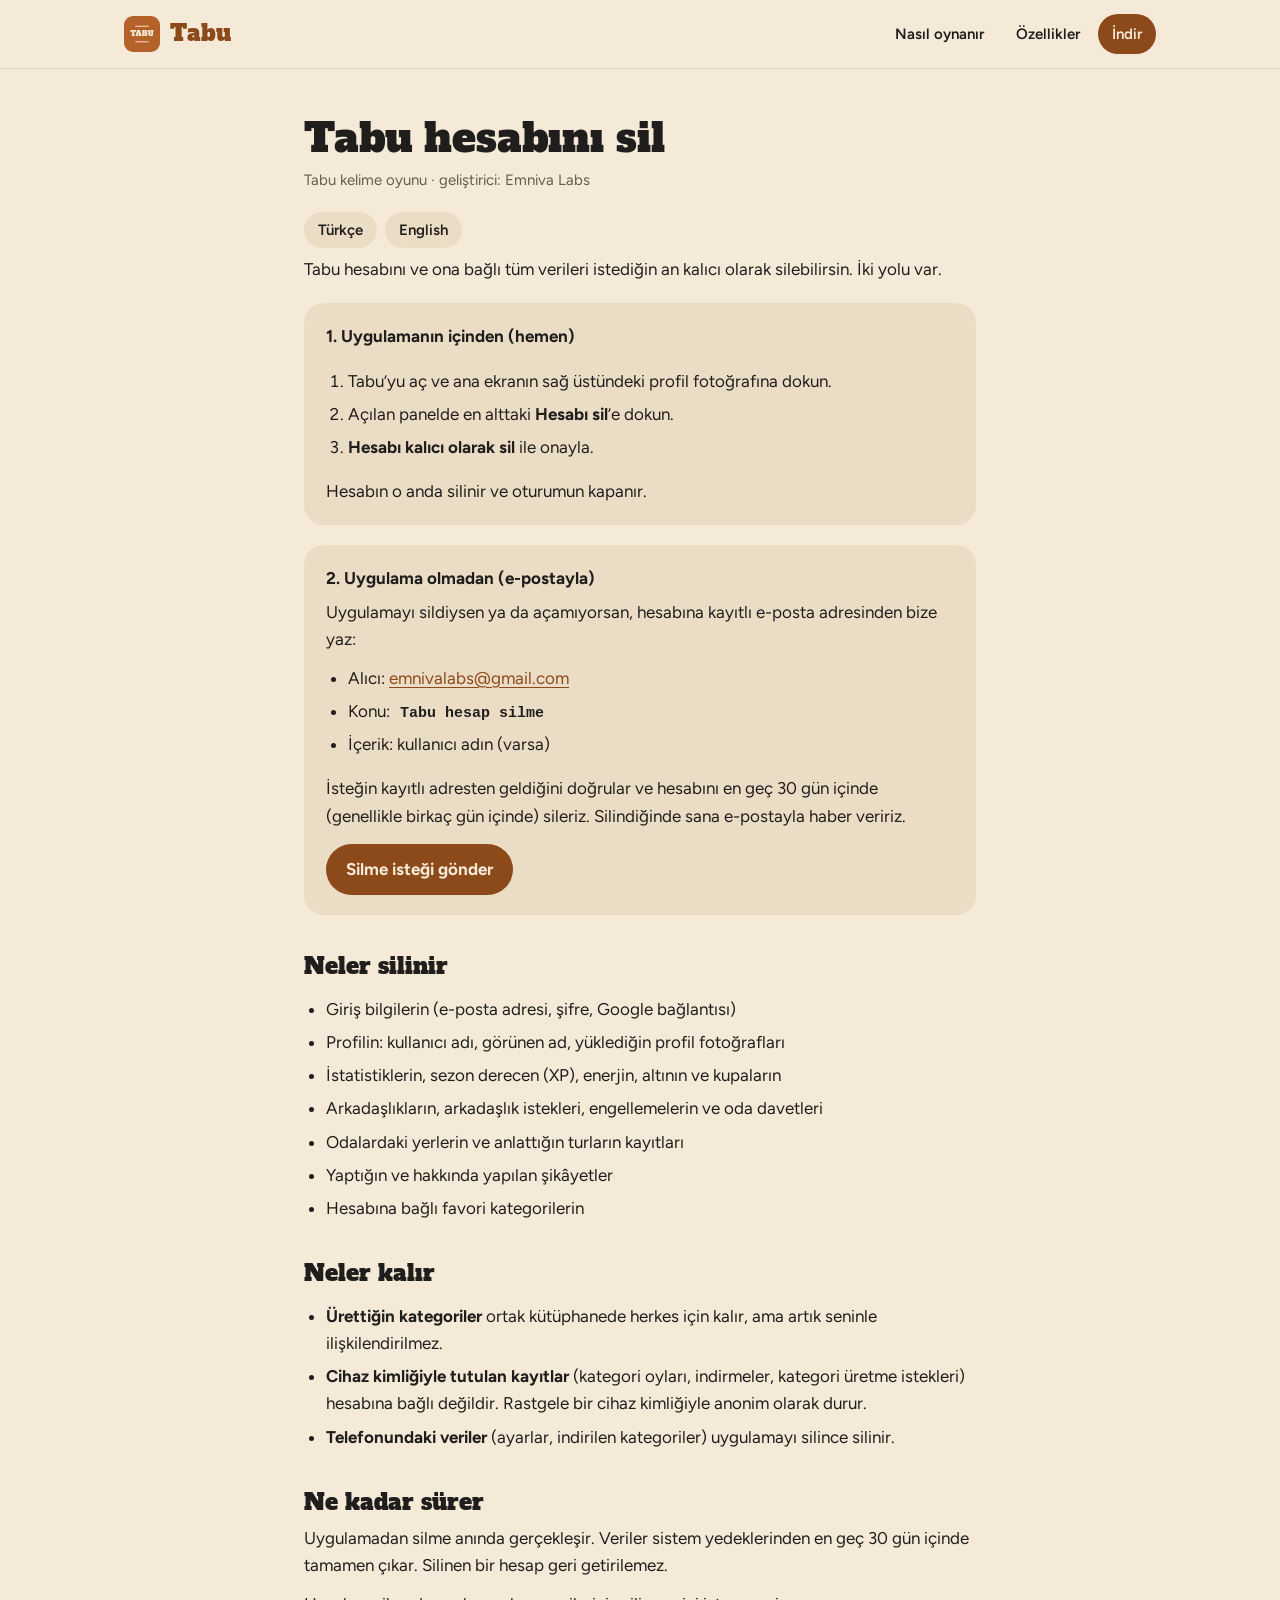
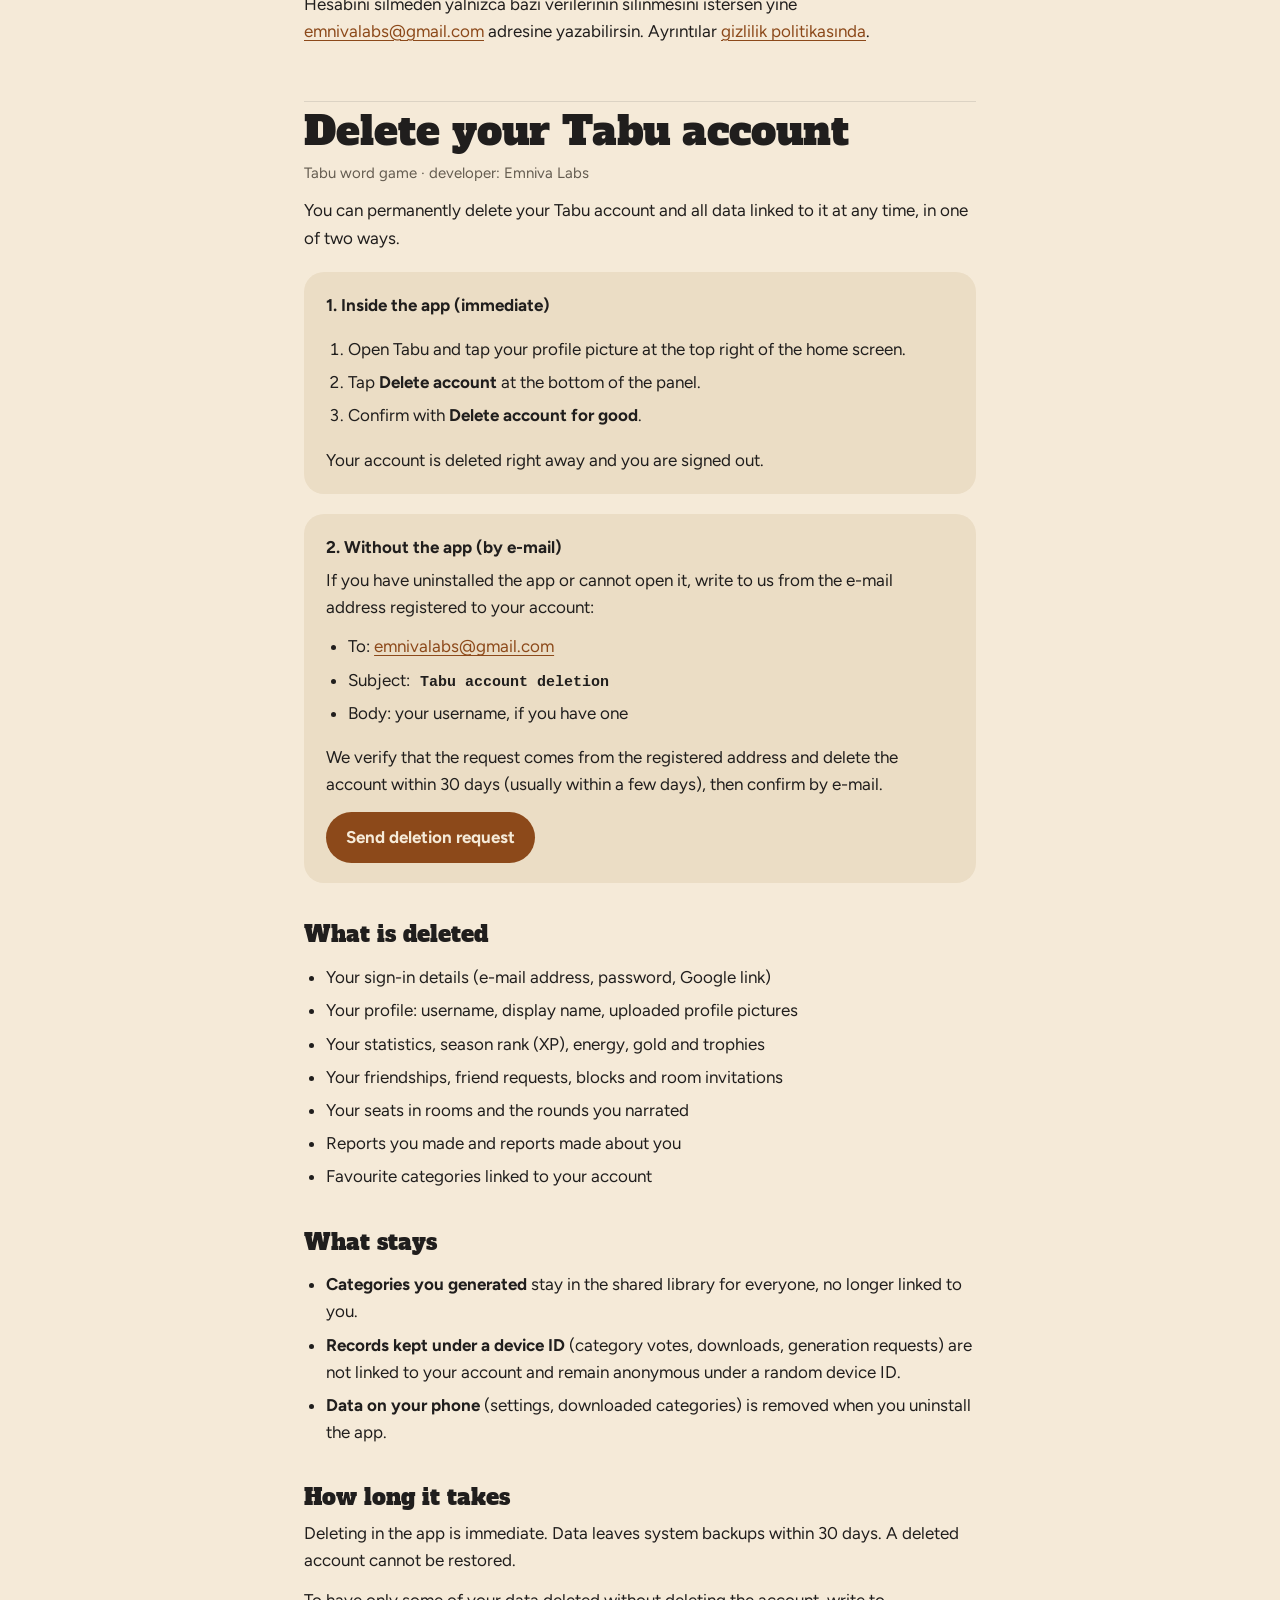
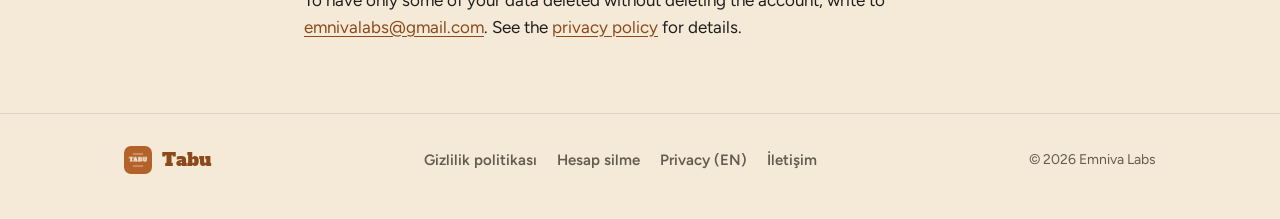
==== delete-account.html @ cff63ab2 "Tabu web sitesi" ====
<!doctype html>
<html lang="tr">
<head>
  <meta charset="utf-8">
  <meta name="viewport" content="width=device-width, initial-scale=1">
  <title>Tabu Hesap Silme</title>
  <meta name="description" content="Tabu hesabını nasıl silebileceğin ve neyin silindiği.">
  <meta name="theme-color" content="#f5ead8">
  <link rel="icon" type="image/png" href="img/favicon-64.png">
  <link rel="apple-touch-icon" href="img/apple-touch-icon.png">
  <link rel="stylesheet" href="style.css">
</head>
<body>
<a class="skip" href="#icerik">İçeriğe geç</a>
<header class="site-header">
  <div class="wrap bar">
    <a class="logo" href="index.html"><img src="img/icon-512.png" alt="" width="36" height="36">Tabu</a>
    <nav aria-label="Site">
      <a href="index.html#nasil">Nasıl oynanır</a>
      <a href="index.html#ozellikler">Özellikler</a>
      <a class="nav-cta" href="index.html#indir">İndir</a>
    </nav>
  </div>
</header>
<main class="doc" id="icerik">
  <h1>Tabu hesabını sil</h1>
  <p class="meta">Tabu kelime oyunu · geliştirici: Emniva Labs</p>
  <nav class="lang"><a href="#tr">Türkçe</a><a href="#en">English</a></nav>

  <section id="tr">
    <p>Tabu hesabını ve ona bağlı tüm verileri istediğin an kalıcı olarak silebilirsin. İki yolu var.</p>

    <div class="card">
      <h3>1. Uygulamanın içinden (hemen)</h3>
      <ol>
        <li>Tabu’yu aç ve ana ekranın sağ üstündeki profil fotoğrafına dokun.</li>
        <li>Açılan panelde en alttaki <strong>Hesabı sil</strong>’e dokun.</li>
        <li><strong>Hesabı kalıcı olarak sil</strong> ile onayla.</li>
      </ol>
      <p>Hesabın o anda silinir ve oturumun kapanır.</p>
    </div>

    <div class="card">
      <h3>2. Uygulama olmadan (e-postayla)</h3>
      <p>Uygulamayı sildiysen ya da açamıyorsan, hesabına kayıtlı e-posta adresinden bize yaz:</p>
      <ul>
        <li>Alıcı: <a href="mailto:emnivalabs@gmail.com?subject=Tabu%20hesap%20silme">emnivalabs@gmail.com</a></li>
        <li>Konu: <code>Tabu hesap silme</code></li>
        <li>İçerik: kullanıcı adın (varsa)</li>
      </ul>
      <p>İsteğin kayıtlı adresten geldiğini doğrular ve hesabını en geç 30 gün içinde (genellikle birkaç gün içinde) sileriz. Silindiğinde sana e-postayla haber veririz.</p>
      <a class="button" href="mailto:emnivalabs@gmail.com?subject=Tabu%20hesap%20silme">Silme isteği gönder</a>
    </div>

    <h2>Neler silinir</h2>
    <ul>
      <li>Giriş bilgilerin (e-posta adresi, şifre, Google bağlantısı)</li>
      <li>Profilin: kullanıcı adı, görünen ad, yüklediğin profil fotoğrafları</li>
      <li>İstatistiklerin, sezon derecen (XP), enerjin, altının ve kupaların</li>
      <li>Arkadaşlıkların, arkadaşlık istekleri, engellemelerin ve oda davetleri</li>
      <li>Odalardaki yerlerin ve anlattığın turların kayıtları</li>
      <li>Yaptığın ve hakkında yapılan şikâyetler</li>
      <li>Hesabına bağlı favori kategorilerin</li>
    </ul>

    <h2>Neler kalır</h2>
    <ul>
      <li><strong>Ürettiğin kategoriler</strong> ortak kütüphanede herkes için kalır, ama artık seninle ilişkilendirilmez.</li>
      <li><strong>Cihaz kimliğiyle tutulan kayıtlar</strong> (kategori oyları, indirmeler, kategori üretme istekleri) hesabına bağlı değildir. Rastgele bir cihaz kimliğiyle anonim olarak durur.</li>
      <li><strong>Telefonundaki veriler</strong> (ayarlar, indirilen kategoriler) uygulamayı silince silinir.</li>
    </ul>

    <h2>Ne kadar sürer</h2>
    <p>Uygulamadan silme anında gerçekleşir. Veriler sistem yedeklerinden en geç 30 gün içinde tamamen çıkar. Silinen bir hesap geri getirilemez.</p>
    <p>Hesabını silmeden yalnızca bazı verilerinin silinmesini istersen yine <a href="mailto:emnivalabs@gmail.com">emnivalabs@gmail.com</a> adresine yazabilirsin. Ayrıntılar <a href="privacy.html">gizlilik politikasında</a>.</p>
  </section>

  <hr>

  <section id="en" lang="en">
    <h1>Delete your Tabu account</h1>
    <p class="meta">Tabu word game · developer: Emniva Labs</p>
    <p>You can permanently delete your Tabu account and all data linked to it at any time, in one of two ways.</p>

    <div class="card">
      <h3>1. Inside the app (immediate)</h3>
      <ol>
        <li>Open Tabu and tap your profile picture at the top right of the home screen.</li>
        <li>Tap <strong>Delete account</strong> at the bottom of the panel.</li>
        <li>Confirm with <strong>Delete account for good</strong>.</li>
      </ol>
      <p>Your account is deleted right away and you are signed out.</p>
    </div>

    <div class="card">
      <h3>2. Without the app (by e-mail)</h3>
      <p>If you have uninstalled the app or cannot open it, write to us from the e-mail address registered to your account:</p>
      <ul>
        <li>To: <a href="mailto:emnivalabs@gmail.com?subject=Tabu%20account%20deletion">emnivalabs@gmail.com</a></li>
        <li>Subject: <code>Tabu account deletion</code></li>
        <li>Body: your username, if you have one</li>
      </ul>
      <p>We verify that the request comes from the registered address and delete the account within 30 days (usually within a few days), then confirm by e-mail.</p>
      <a class="button" href="mailto:emnivalabs@gmail.com?subject=Tabu%20account%20deletion">Send deletion request</a>
    </div>

    <h2>What is deleted</h2>
    <ul>
      <li>Your sign-in details (e-mail address, password, Google link)</li>
      <li>Your profile: username, display name, uploaded profile pictures</li>
      <li>Your statistics, season rank (XP), energy, gold and trophies</li>
      <li>Your friendships, friend requests, blocks and room invitations</li>
      <li>Your seats in rooms and the rounds you narrated</li>
      <li>Reports you made and reports made about you</li>
      <li>Favourite categories linked to your account</li>
    </ul>

    <h2>What stays</h2>
    <ul>
      <li><strong>Categories you generated</strong> stay in the shared library for everyone, no longer linked to you.</li>
      <li><strong>Records kept under a device ID</strong> (category votes, downloads, generation requests) are not linked to your account and remain anonymous under a random device ID.</li>
      <li><strong>Data on your phone</strong> (settings, downloaded categories) is removed when you uninstall the app.</li>
    </ul>

    <h2>How long it takes</h2>
    <p>Deleting in the app is immediate. Data leaves system backups within 30 days. A deleted account cannot be restored.</p>
    <p>To have only some of your data deleted without deleting the account, write to <a href="mailto:emnivalabs@gmail.com">emnivalabs@gmail.com</a>. See the <a href="privacy.html#en">privacy policy</a> for details.</p>
  </section>

</main>
<footer class="site-footer">
  <div class="wrap footer-grid">
    <a class="logo logo-small" href="index.html"><img src="img/icon-512.png" alt="" width="28" height="28">Tabu</a>
    <nav aria-label="Alt bağlantılar">
      <a href="privacy.html">Gizlilik politikası</a>
      <a href="delete-account.html">Hesap silme</a>
      <a href="privacy.html#en" lang="en">Privacy (EN)</a>
      <a href="mailto:emnivalabs@gmail.com">İletişim</a>
    </nav>
    <p class="copyright">© 2026 Emniva Labs</p>
  </div>
</footer>
</body>
</html>
---- style.css ----
/* Tabu web sitesi. Palet ve yazı yüzleri uygulamanın kendisinden
   (lib/app/theme/): krem zemin, terracotta ve adaçayı, başlıkta Alfa Slab One,
   metinde Figtree. Fontlar klasörün içinde — sayfa dışarıya istek atmıyor. */
@font-face {
  font-family: "Alfa Slab One";
  src: url("fonts/AlfaSlabOne-Regular.ttf") format("truetype");
  font-display: swap;
}
@font-face {
  font-family: "Figtree";
  src: url("fonts/Figtree-Variable.ttf") format("truetype");
  font-weight: 300 900;
  font-display: swap;
}

:root {
  color-scheme: light;
  --bg: #f5ead8;          /* AppColors.bg — sayfa */
  --surface: #ebddc5;     /* AppColors.surface — sayfanın üstüne kalkanlar */
  --paper: #f9f4ed;       /* neutral100 — kartın kağıdı */
  --text: #201e1d;
  --muted: #645c50;       /* neutral700 */
  --line: #dcd3c4;        /* neutral300 */
  --accent: #c67139;
  --accent-200: #ffe1d0;
  --accent-300: #ffc6a5;
  --accent-600: #b2622d;
  --accent-700: #8c491a;
  --sage-700: #56633f;
  --radius-card: 28px;
  --radius-box: 24px;
  --heading: "Alfa Slab One", Georgia, serif;
}

* { box-sizing: border-box; }
html { -webkit-text-size-adjust: 100%; scroll-behavior: smooth; }
@media (prefers-reduced-motion: reduce) { html { scroll-behavior: auto; } }

body {
  margin: 0;
  background: var(--bg);
  color: var(--text);
  font: 400 17px/1.6 "Figtree", system-ui, -apple-system, "Segoe UI", Roboto, sans-serif;
}

img { max-width: 100%; display: block; }
a { color: var(--accent-700); text-underline-offset: 3px; }

h1, h2 {
  font-family: var(--heading);
  font-weight: 400;
  line-height: 1.08;
  text-wrap: balance;
  margin: 0;
}
h3 { font-size: 18px; font-weight: 700; margin: 0 0 6px; }
p { margin: 0; }

.wrap { max-width: 1080px; margin: 0 auto; padding: 0 24px; }

.skip {
  position: absolute; left: 12px; top: -48px;
  padding: 8px 14px; border-radius: 999px;
  background: var(--text); color: var(--bg); z-index: 10;
}
.skip:focus { top: 12px; }

:focus-visible { outline: 3px solid var(--accent); outline-offset: 3px; }

/* ── Üst bar ─────────────────────────────────────────────── */
.site-header {
  position: sticky; top: 0; z-index: 5;
  background: var(--bg);
  border-bottom: 1px solid var(--line);
}
.bar { display: flex; align-items: center; justify-content: space-between; height: 68px; gap: 12px; }

.logo {
  display: inline-flex; align-items: center; gap: 10px;
  font-family: var(--heading); font-size: 22px;
  color: var(--accent-700); text-decoration: none;
}
.logo img { width: 36px; height: 36px; border-radius: 9px; }
.logo-small { font-size: 18px; }
.logo-small img { width: 28px; height: 28px; border-radius: 7px; }

.site-header nav { display: flex; align-items: center; gap: 4px; }
.site-header nav a {
  padding: 8px 14px; border-radius: 999px;
  color: var(--text); font-size: 15px; font-weight: 600; text-decoration: none;
}
.site-header nav a:hover { background: var(--surface); }
.site-header nav .nav-cta { background: var(--accent-700); color: var(--bg); }
.site-header nav .nav-cta:hover { background: var(--accent-600); }
@media (max-width: 560px) {
  .site-header nav a:not(.nav-cta) { display: none; }
}

/* ── Giriş ───────────────────────────────────────────────── */
.hero { padding: 64px 0 88px; overflow: hidden; }
.hero-grid {
  display: grid; grid-template-columns: 1.15fr 0.85fr;
  align-items: center; gap: 56px;
}
.hero h1 { font-size: clamp(40px, 6.2vw, 66px); color: var(--text); }
.lead { margin-top: 20px; font-size: 19px; color: var(--muted); max-width: 44ch; }

@media (max-width: 860px) {
  .hero { padding-top: 40px; }
  .hero-grid { grid-template-columns: 1fr; gap: 64px; }
  .deck { justify-self: center; }
}

/* ── Mağaza düğmeleri ────────────────────────────────────── */
.stores { display: flex; flex-wrap: wrap; gap: 12px; margin-top: 32px; }
.stores-center { justify-content: center; }
.store {
  display: inline-flex; flex-direction: column; justify-content: center;
  min-width: 172px; min-height: 58px; padding: 10px 22px;
  border-radius: 16px;
  background: var(--text); color: var(--bg);
  text-decoration: none; line-height: 1.2;
}
.store:hover { background: #3a3530; }
.store-label { font-size: 18px; font-weight: 700; }
.store-note { font-size: 12px; font-weight: 600; letter-spacing: 0.06em; text-transform: uppercase; opacity: 0.75; }
/* Mağaza bağlantısı yokken: sessiz ve tıklanmaz görünümlü. */
.store.is-soon { background: var(--surface); color: var(--text); cursor: default; }
.store.is-soon:hover { background: var(--surface); }

/* ── Kart destesi (uygulamadaki kartın kendisi) ─────────── */
.deck {
  position: relative;
  width: min(300px, 76vw);
  aspect-ratio: 176 / 250;
}
.deck .card {
  position: absolute; inset: 0;
  border-radius: var(--radius-card);
}
.card-back {
  background: var(--surface);
  box-shadow: inset 0 0 0 10px var(--surface), inset 0 0 0 12px var(--accent-300);
}
.card-back-2 { transform: translate(22px, 18px) rotate(7deg); opacity: 0.7; }
.card-back-1 { transform: translate(-16px, 12px) rotate(-5deg); }
.card-face {
  display: flex; flex-direction: column; align-items: center; justify-content: center;
  padding: 22px 18px 20px;
  background: var(--paper);
  box-shadow: 0 22px 44px rgba(64, 35, 16, 0.18), 0 2px 6px rgba(64, 35, 16, 0.08);
  transform: rotate(-1.5deg);
}
.card-tag {
  position: absolute; top: 20px;
  padding: 4px 12px; border-radius: 999px;
  background: var(--accent-200); color: var(--accent-700);
  font-size: 12px; font-weight: 700; letter-spacing: 0.08em; text-transform: uppercase;
}
.card-word { font-family: var(--heading); font-size: clamp(36px, 10vw, 46px); line-height: 1; }
.card-rule { width: 52px; height: 4px; border-radius: 999px; background: var(--accent); margin: 18px 0 16px; }
.card-taboo {
  list-style: none; margin: 0; padding: 0;
  text-align: center; font-size: 21px; font-weight: 600; line-height: 1.6;
}

/* ── Bölümler ────────────────────────────────────────────── */
.section { padding: 72px 0; }
/* Menüden bir bölüme atlayınca başlık sabit üst barın altında kalmasın. */
section[id] { scroll-margin-top: 68px; }
.section h2 { font-size: clamp(30px, 4vw, 42px); margin-bottom: 32px; }

.steps {
  list-style: none; margin: 0; padding: 0;
  display: grid; grid-template-columns: repeat(3, 1fr); gap: 16px;
}
.steps li { background: var(--surface); border-radius: var(--radius-box); padding: 26px 24px 28px; }
.step-no {
  display: grid; place-items: center;
  width: 40px; height: 40px; margin-bottom: 18px; border-radius: 50%;
  background: var(--accent-700); color: var(--bg);
  font-family: var(--heading); font-size: 18px;
}
.steps p, .feature p { color: var(--muted); }
@media (max-width: 760px) { .steps { grid-template-columns: 1fr; } }

.features { display: grid; grid-template-columns: repeat(auto-fit, minmax(270px, 1fr)); gap: 16px; }
.feature { background: var(--surface); border-radius: var(--radius-box); padding: 26px 24px 28px; }
.feature::before {
  content: ""; display: block;
  width: 28px; height: 4px; border-radius: 999px; margin-bottom: 18px;
  background: var(--accent);
}
.feature:nth-child(even)::before { background: var(--sage-700); }

/* ── Kapanış ─────────────────────────────────────────────── */
.cta { padding-bottom: 96px; }
.cta-inner {
  text-align: center;
  background: var(--accent-700); color: var(--bg);
  border-radius: 32px; padding: 56px 24px 60px;
}
.cta-icon { width: 88px; height: 88px; border-radius: 20px; margin: 0 auto 24px; box-shadow: 0 10px 24px rgba(0, 0, 0, 0.2); }
.cta h2 { margin-bottom: 10px; }
.cta p { color: var(--accent-200); }
.cta .store.is-soon { background: rgba(245, 234, 216, 0.16); color: var(--bg); }

/* ── Alt bilgi ───────────────────────────────────────────── */
.site-footer { border-top: 1px solid var(--line); padding: 32px 0 44px; }
.footer-grid { display: flex; flex-wrap: wrap; align-items: center; justify-content: space-between; gap: 16px 24px; }
.site-footer nav { display: flex; flex-wrap: wrap; gap: 8px 20px; }
.site-footer nav a { color: var(--muted); font-size: 15px; font-weight: 600; text-decoration: none; }
.site-footer nav a:hover { color: var(--text); text-decoration: underline; }
.copyright { color: var(--muted); font-size: 14px; }

/* ── Metin sayfaları (gizlilik, hesap silme) ────────────── */
.doc { max-width: 720px; margin: 0 auto; padding: 40px 24px 72px; }
.doc h1 { font-size: clamp(30px, 6vw, 40px); margin: 8px 0 8px; }
.doc h2 { font-size: 22px; margin: 40px 0 10px; }
.doc h3 { font-size: 17px; margin: 24px 0 6px; }
.doc p, .doc li { max-width: 68ch; }
.doc p + p, .doc p + ul, .doc ul + p { margin-top: 12px; }
.doc ul, .doc ol { padding-left: 1.3em; }
.doc li + li { margin-top: 6px; }
.doc .meta { color: var(--muted); font-size: 15px; }
.doc .lang { display: flex; gap: 8px; margin: 20px 0 8px; }
.doc .lang a {
  padding: 6px 14px; border-radius: 999px;
  background: var(--surface); color: var(--text);
  text-decoration: none; font-size: 15px; font-weight: 600;
}
.doc .card { background: var(--surface); border-radius: 20px; padding: 20px 22px; margin: 20px 0; }
.doc .card > :first-child { margin-top: 0; }
.doc .card > :last-child { margin-bottom: 0; }
.doc .button {
  display: inline-block; margin-top: 14px; padding: 12px 20px; border-radius: 999px;
  background: var(--accent-700); color: var(--bg); font-weight: 700; text-decoration: none;
}
.doc code {
  font: 600 15px/1.4 ui-monospace, SFMono-Regular, Menlo, monospace;
  background: var(--surface); padding: 1px 6px; border-radius: 6px;
}
.doc hr { border: 0; border-top: 1px solid var(--line); margin: 56px 0 8px; }
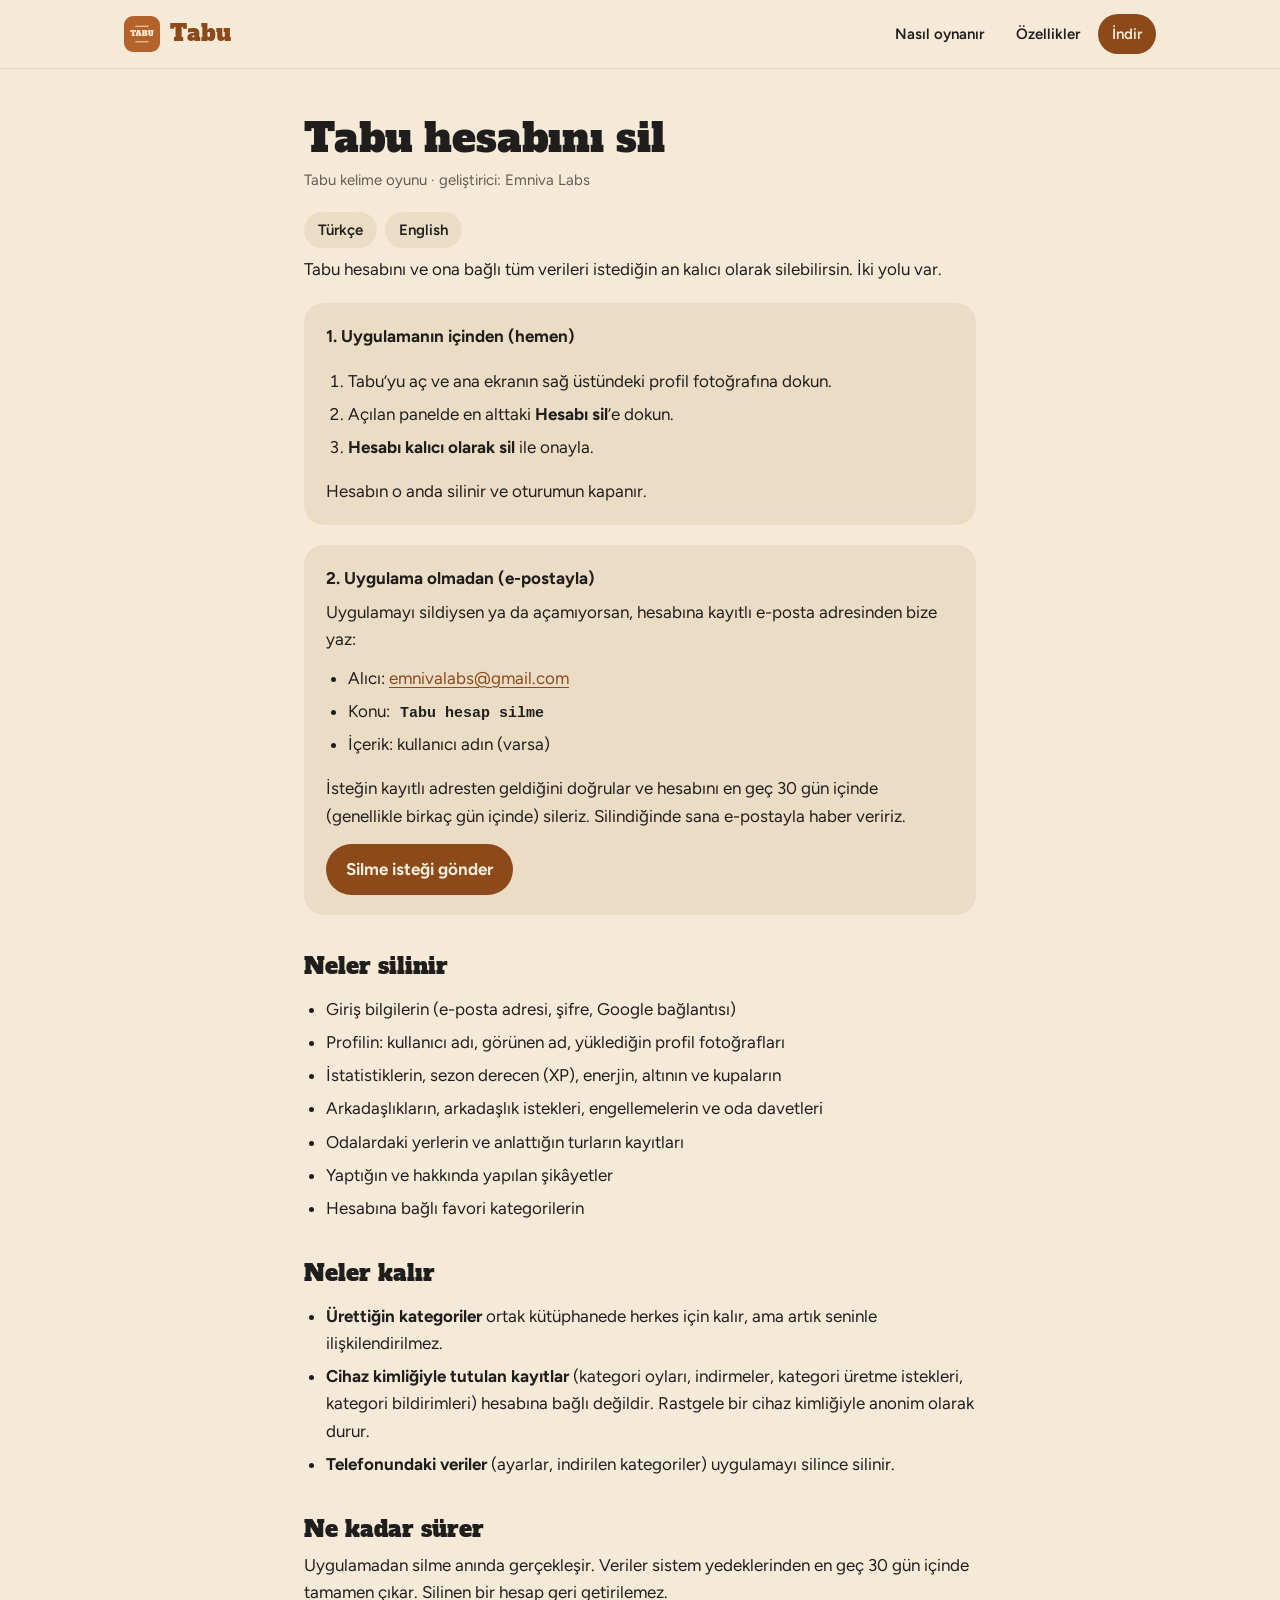
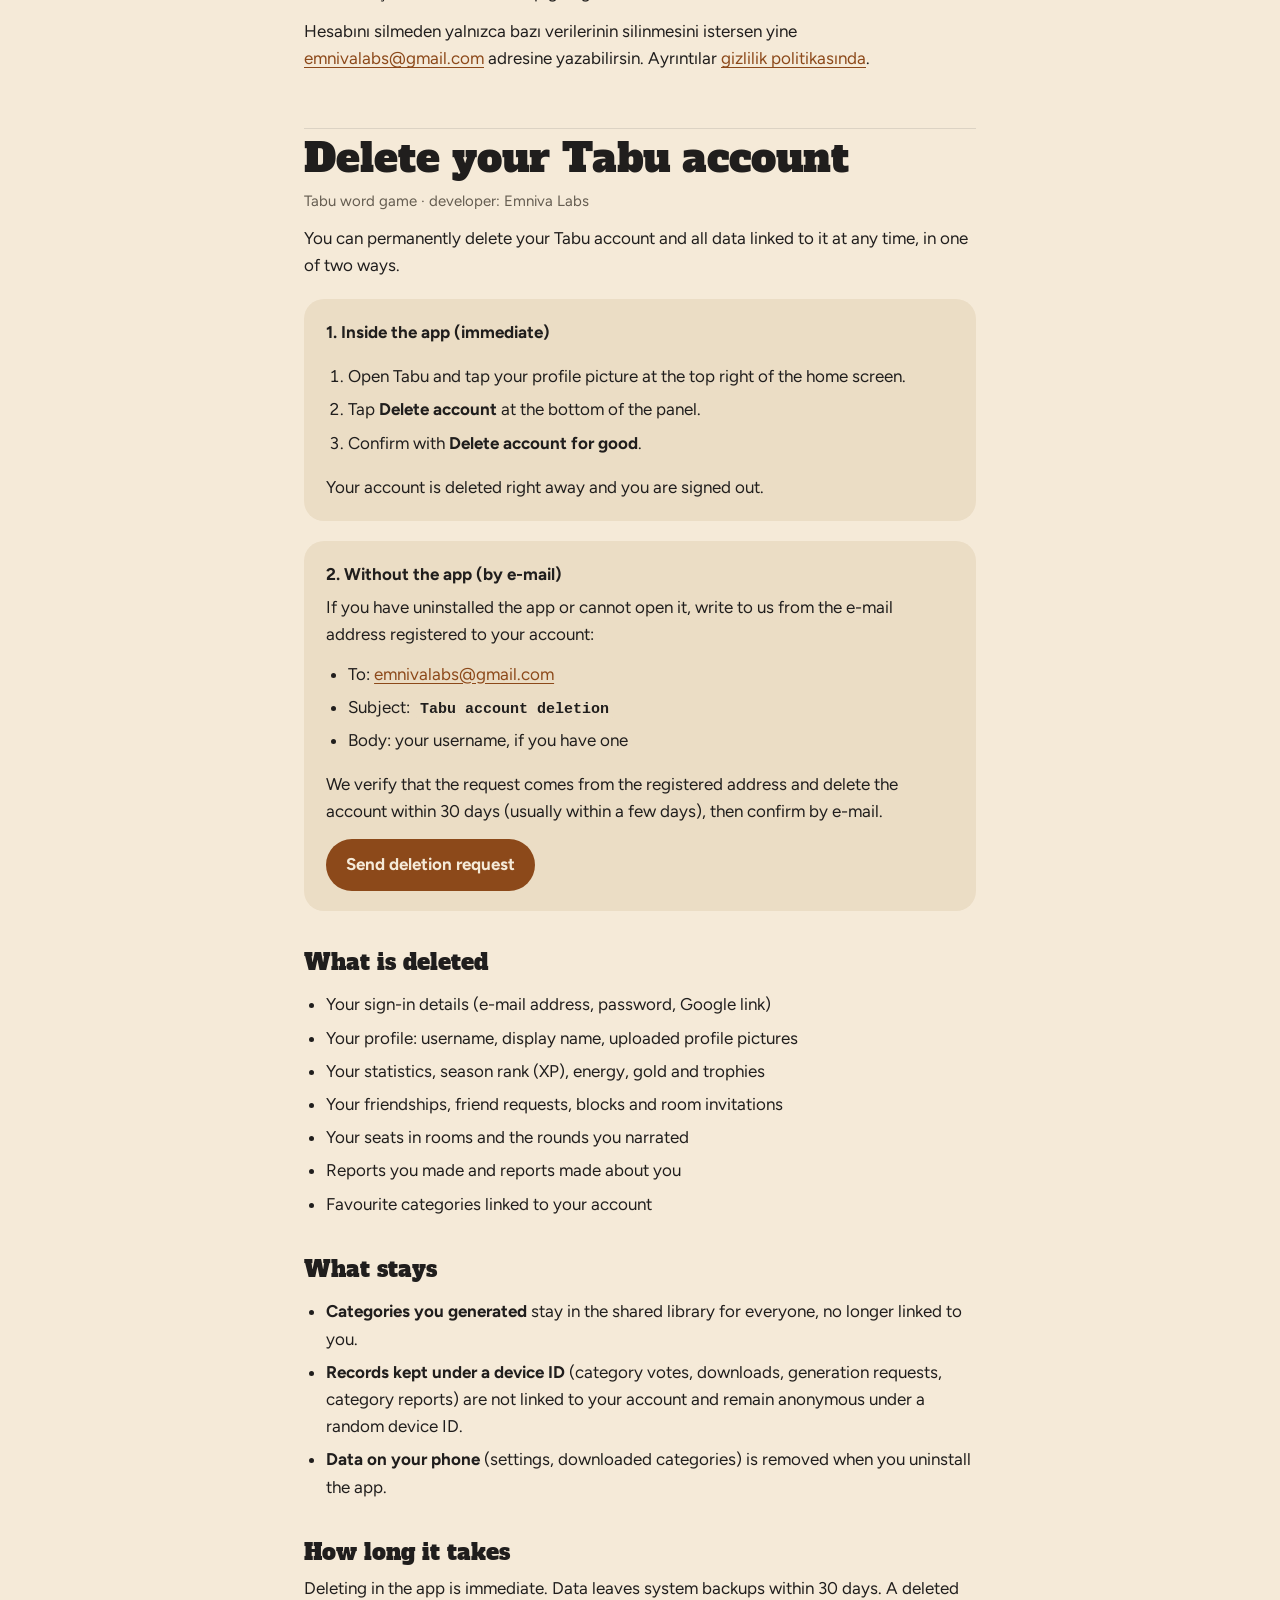
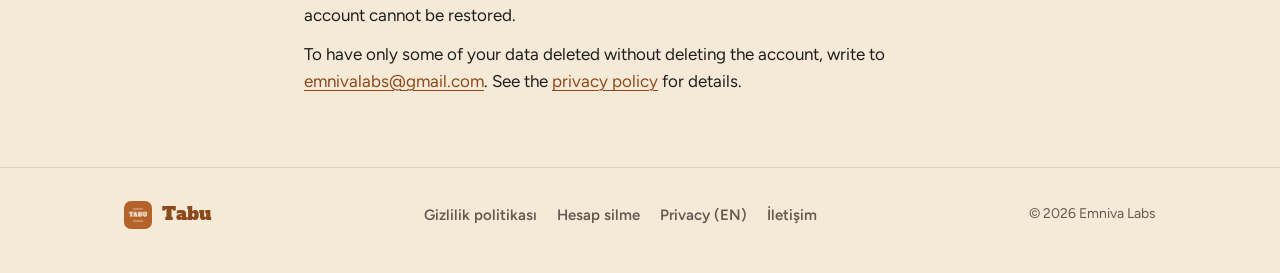
==== commit 6554eac1: "Kategori bildirimi gizlilik metnine eklendi" ====
--- a/delete-account.html
+++ b/delete-account.html
@@ -66,7 +66,7 @@
     <h2>Neler kalır</h2>
     <ul>
       <li><strong>Ürettiğin kategoriler</strong> ortak kütüphanede herkes için kalır, ama artık seninle ilişkilendirilmez.</li>
-      <li><strong>Cihaz kimliğiyle tutulan kayıtlar</strong> (kategori oyları, indirmeler, kategori üretme istekleri) hesabına bağlı değildir. Rastgele bir cihaz kimliğiyle anonim olarak durur.</li>
+      <li><strong>Cihaz kimliğiyle tutulan kayıtlar</strong> (kategori oyları, indirmeler, kategori üretme istekleri, kategori bildirimleri) hesabına bağlı değildir. Rastgele bir cihaz kimliğiyle anonim olarak durur.</li>
       <li><strong>Telefonundaki veriler</strong> (ayarlar, indirilen kategoriler) uygulamayı silince silinir.</li>
     </ul>
 
@@ -118,7 +118,7 @@
     <h2>What stays</h2>
     <ul>
       <li><strong>Categories you generated</strong> stay in the shared library for everyone, no longer linked to you.</li>
-      <li><strong>Records kept under a device ID</strong> (category votes, downloads, generation requests) are not linked to your account and remain anonymous under a random device ID.</li>
+      <li><strong>Records kept under a device ID</strong> (category votes, downloads, generation requests, category reports) are not linked to your account and remain anonymous under a random device ID.</li>
       <li><strong>Data on your phone</strong> (settings, downloaded categories) is removed when you uninstall the app.</li>
     </ul>
 
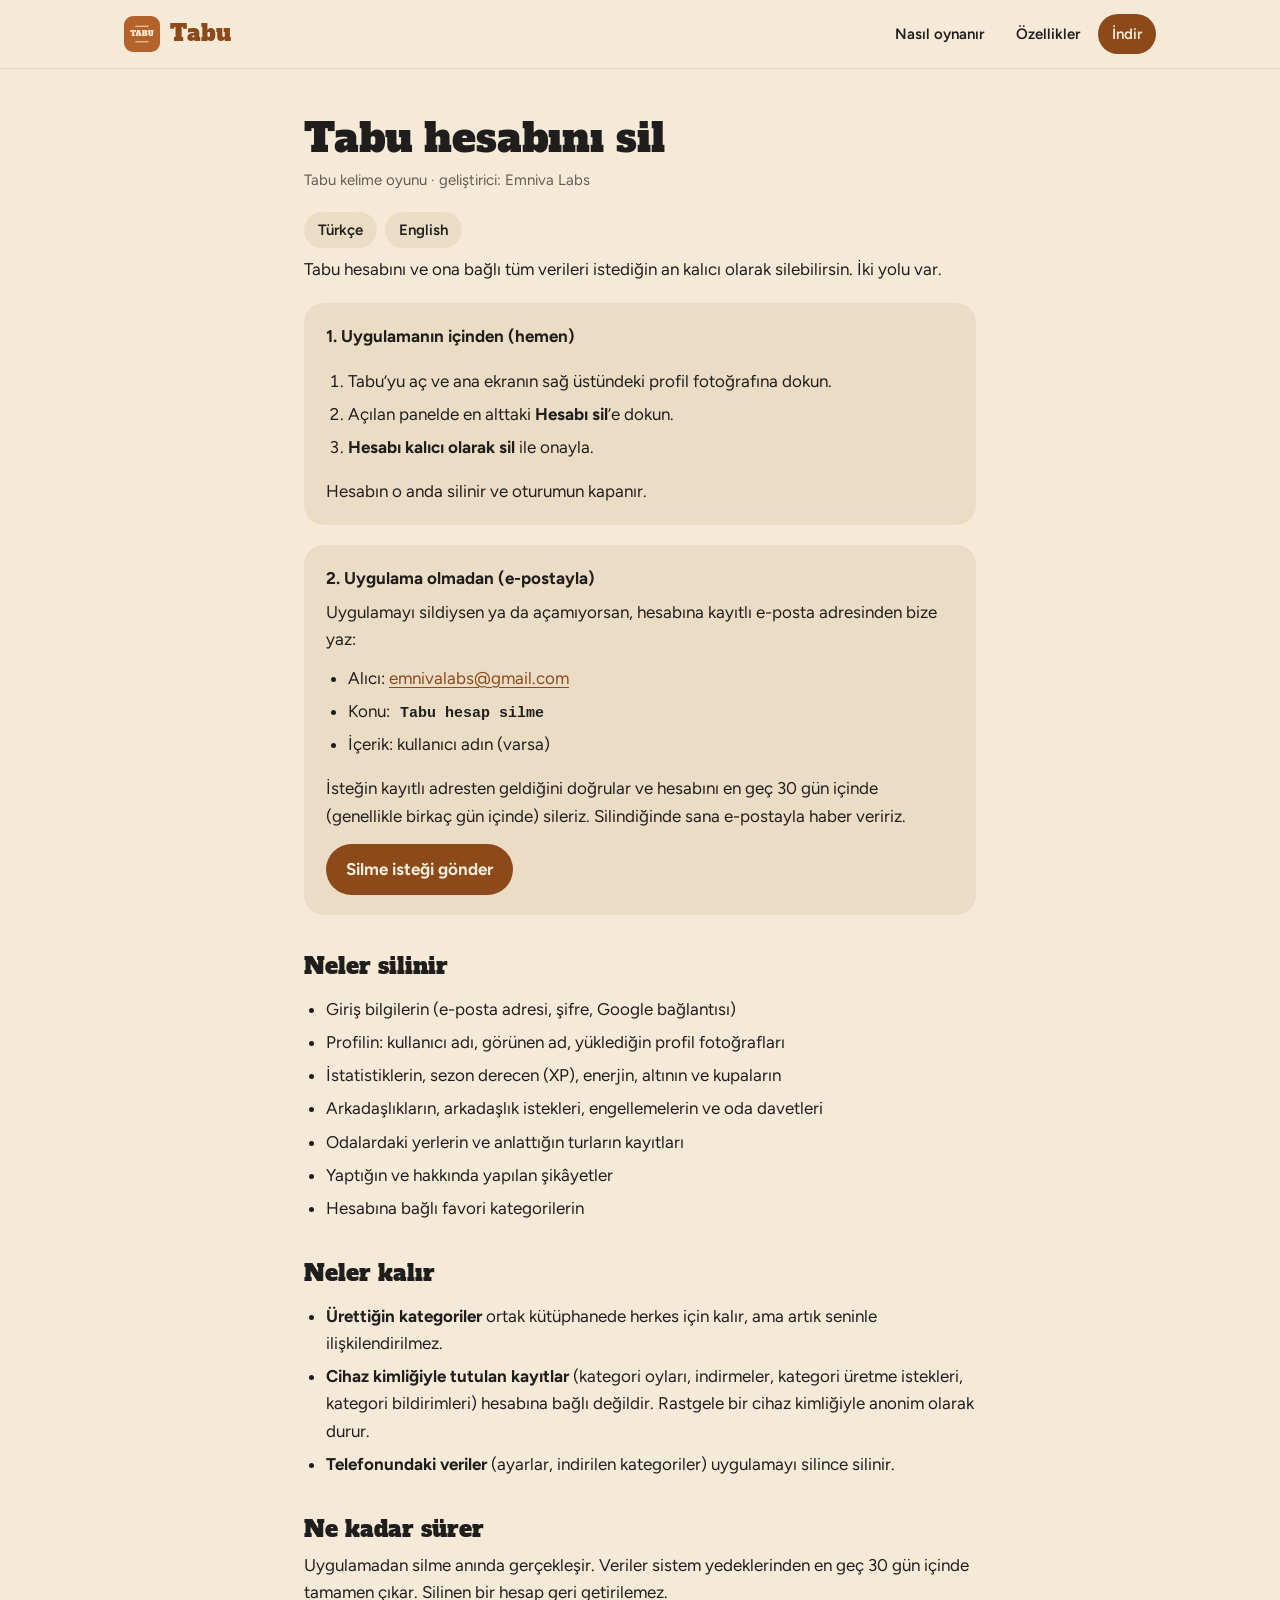
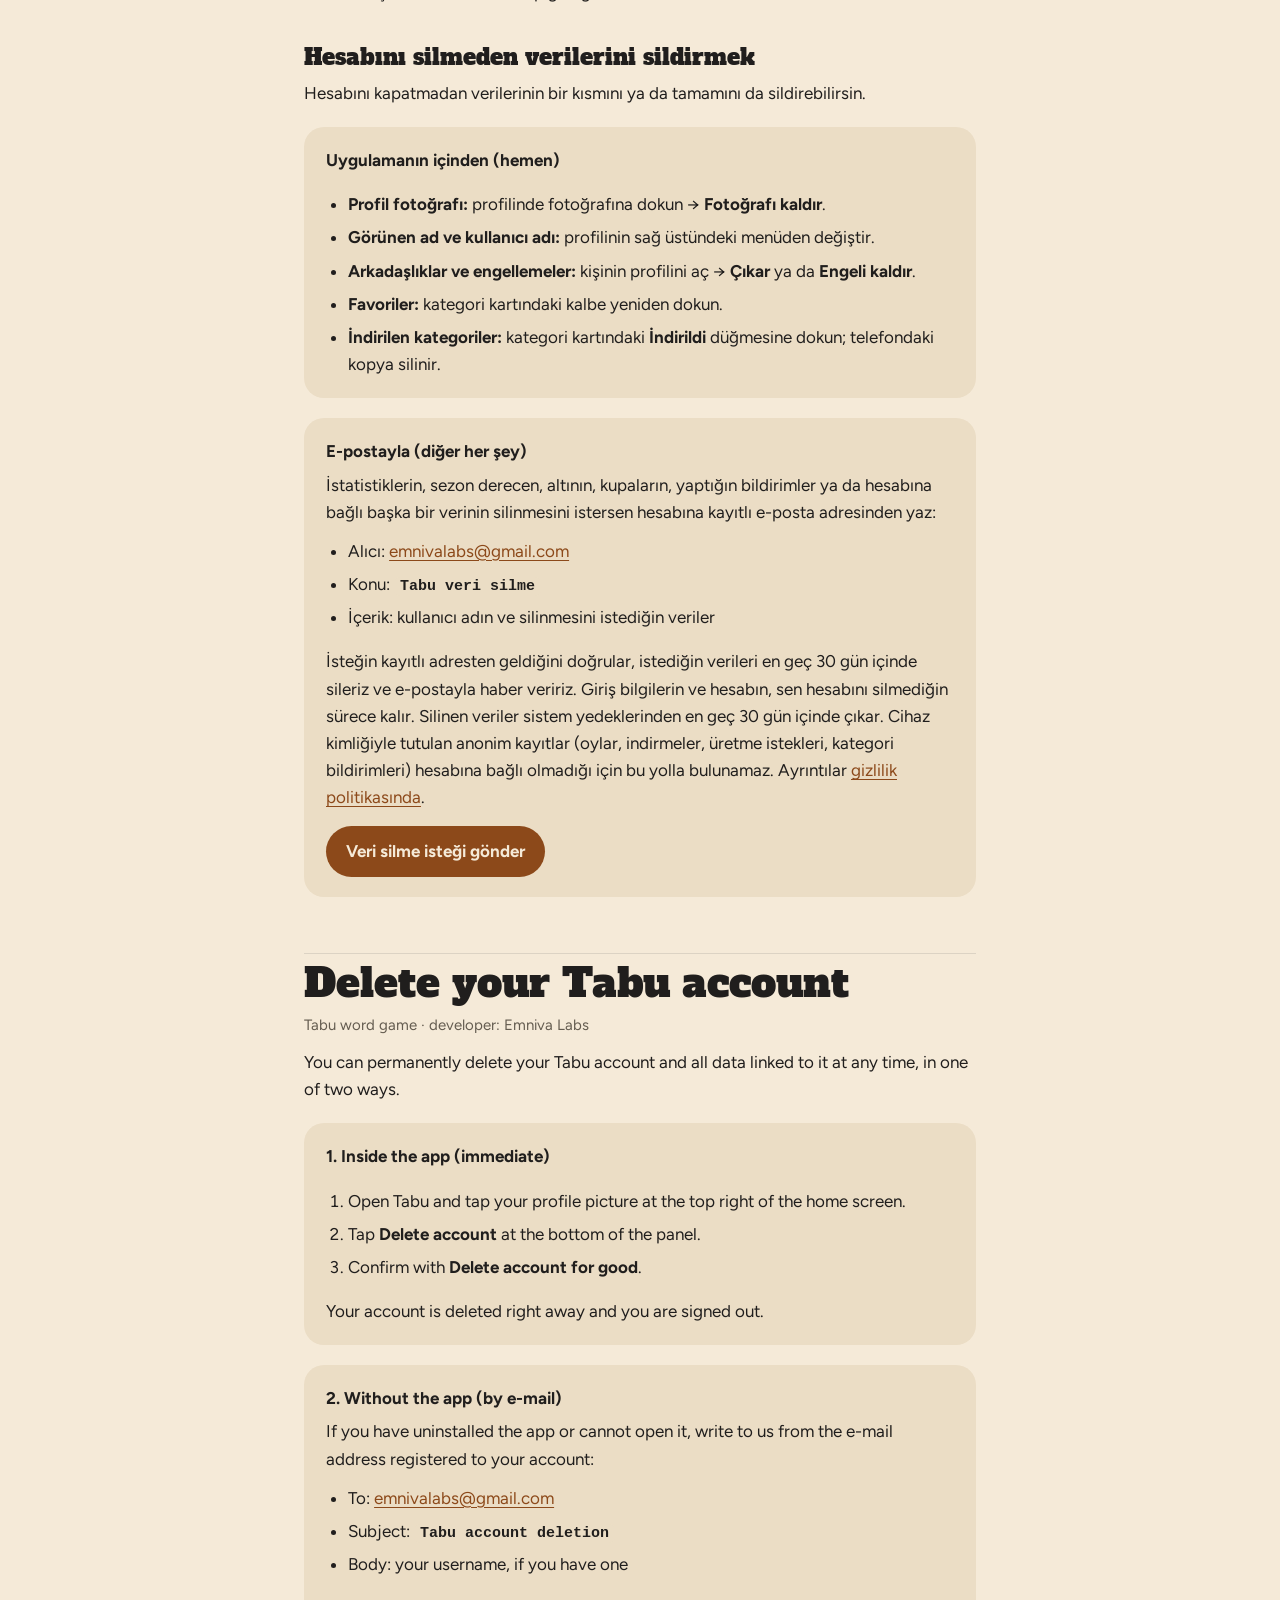
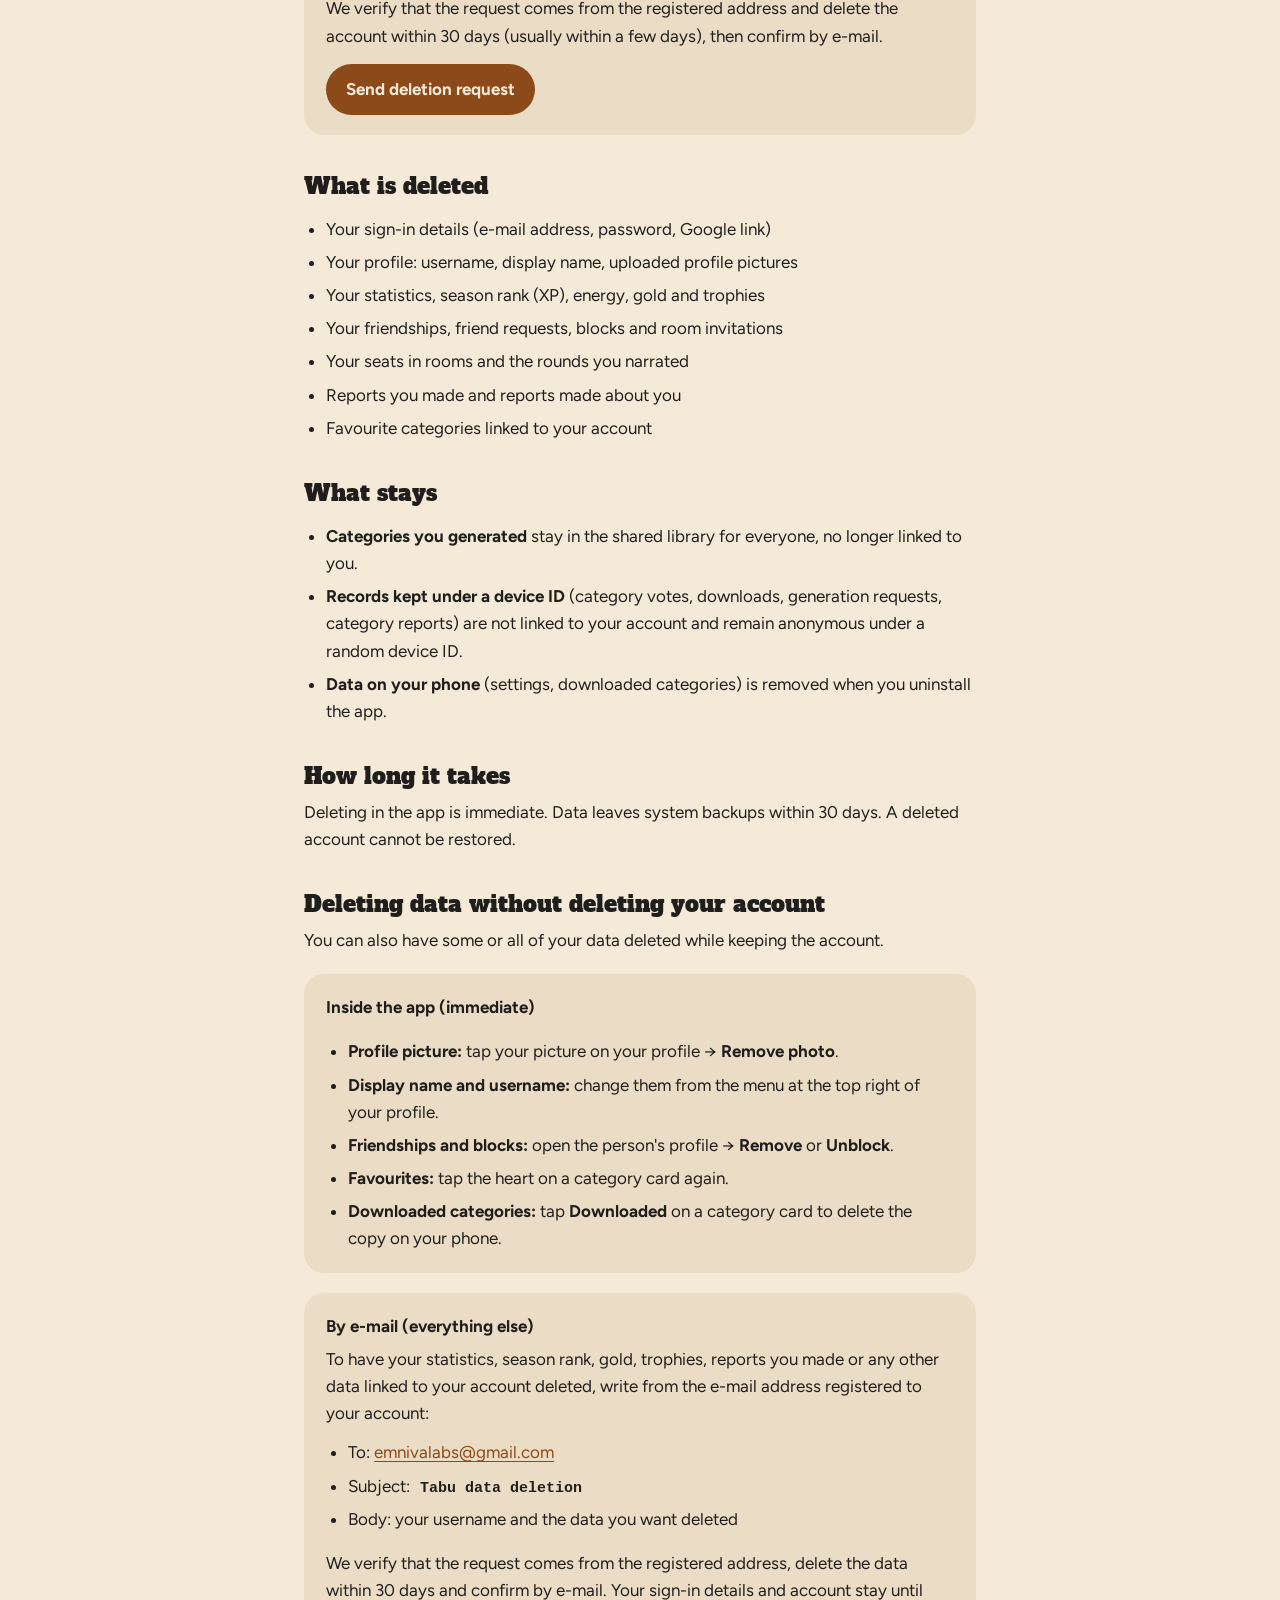
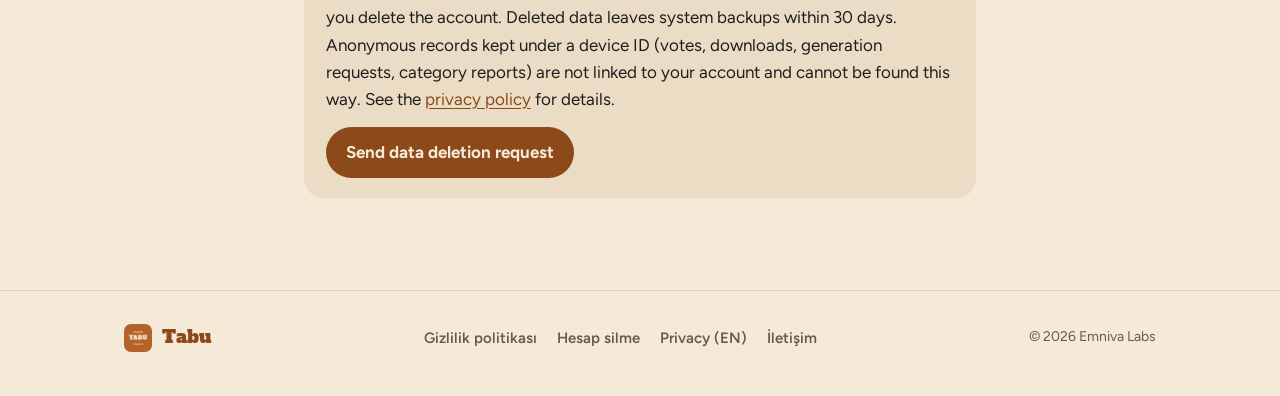
==== commit 9d36aeae: "Hesabı silmeden veri silme bölümü ve kategori bildirimi" ====
--- a/delete-account.html
+++ b/delete-account.html
@@ -72,7 +72,31 @@
 
     <h2>Ne kadar sürer</h2>
     <p>Uygulamadan silme anında gerçekleşir. Veriler sistem yedeklerinden en geç 30 gün içinde tamamen çıkar. Silinen bir hesap geri getirilemez.</p>
-    <p>Hesabını silmeden yalnızca bazı verilerinin silinmesini istersen yine <a href="mailto:emnivalabs@gmail.com">emnivalabs@gmail.com</a> adresine yazabilirsin. Ayrıntılar <a href="privacy.html">gizlilik politikasında</a>.</p>
+    <h2 id="veri-silme">Hesabını silmeden verilerini sildirmek</h2>
+    <p>Hesabını kapatmadan verilerinin bir kısmını ya da tamamını da sildirebilirsin.</p>
+
+    <div class="card">
+      <h3>Uygulamanın içinden (hemen)</h3>
+      <ul>
+        <li><strong>Profil fotoğrafı:</strong> profilinde fotoğrafına dokun → <strong>Fotoğrafı kaldır</strong>.</li>
+        <li><strong>Görünen ad ve kullanıcı adı:</strong> profilinin sağ üstündeki menüden değiştir.</li>
+        <li><strong>Arkadaşlıklar ve engellemeler:</strong> kişinin profilini aç → <strong>Çıkar</strong> ya da <strong>Engeli kaldır</strong>.</li>
+        <li><strong>Favoriler:</strong> kategori kartındaki kalbe yeniden dokun.</li>
+        <li><strong>İndirilen kategoriler:</strong> kategori kartındaki <strong>İndirildi</strong> düğmesine dokun; telefondaki kopya silinir.</li>
+      </ul>
+    </div>
+
+    <div class="card">
+      <h3>E-postayla (diğer her şey)</h3>
+      <p>İstatistiklerin, sezon derecen, altının, kupaların, yaptığın bildirimler ya da hesabına bağlı başka bir verinin silinmesini istersen hesabına kayıtlı e-posta adresinden yaz:</p>
+      <ul>
+        <li>Alıcı: <a href="mailto:emnivalabs@gmail.com?subject=Tabu%20veri%20silme">emnivalabs@gmail.com</a></li>
+        <li>Konu: <code>Tabu veri silme</code></li>
+        <li>İçerik: kullanıcı adın ve silinmesini istediğin veriler</li>
+      </ul>
+      <p>İsteğin kayıtlı adresten geldiğini doğrular, istediğin verileri en geç 30 gün içinde sileriz ve e-postayla haber veririz. Giriş bilgilerin ve hesabın, sen hesabını silmediğin sürece kalır. Silinen veriler sistem yedeklerinden en geç 30 gün içinde çıkar. Cihaz kimliğiyle tutulan anonim kayıtlar (oylar, indirmeler, üretme istekleri, kategori bildirimleri) hesabına bağlı olmadığı için bu yolla bulunamaz. Ayrıntılar <a href="privacy.html">gizlilik politikasında</a>.</p>
+      <a class="button" href="mailto:emnivalabs@gmail.com?subject=Tabu%20veri%20silme">Veri silme isteği gönder</a>
+    </div>
   </section>
 
   <hr>
@@ -124,7 +148,31 @@
 
     <h2>How long it takes</h2>
     <p>Deleting in the app is immediate. Data leaves system backups within 30 days. A deleted account cannot be restored.</p>
-    <p>To have only some of your data deleted without deleting the account, write to <a href="mailto:emnivalabs@gmail.com">emnivalabs@gmail.com</a>. See the <a href="privacy.html#en">privacy policy</a> for details.</p>
+    <h2 id="data-deletion">Deleting data without deleting your account</h2>
+    <p>You can also have some or all of your data deleted while keeping the account.</p>
+
+    <div class="card">
+      <h3>Inside the app (immediate)</h3>
+      <ul>
+        <li><strong>Profile picture:</strong> tap your picture on your profile → <strong>Remove photo</strong>.</li>
+        <li><strong>Display name and username:</strong> change them from the menu at the top right of your profile.</li>
+        <li><strong>Friendships and blocks:</strong> open the person's profile → <strong>Remove</strong> or <strong>Unblock</strong>.</li>
+        <li><strong>Favourites:</strong> tap the heart on a category card again.</li>
+        <li><strong>Downloaded categories:</strong> tap <strong>Downloaded</strong> on a category card to delete the copy on your phone.</li>
+      </ul>
+    </div>
+
+    <div class="card">
+      <h3>By e-mail (everything else)</h3>
+      <p>To have your statistics, season rank, gold, trophies, reports you made or any other data linked to your account deleted, write from the e-mail address registered to your account:</p>
+      <ul>
+        <li>To: <a href="mailto:emnivalabs@gmail.com?subject=Tabu%20data%20deletion">emnivalabs@gmail.com</a></li>
+        <li>Subject: <code>Tabu data deletion</code></li>
+        <li>Body: your username and the data you want deleted</li>
+      </ul>
+      <p>We verify that the request comes from the registered address, delete the data within 30 days and confirm by e-mail. Your sign-in details and account stay until you delete the account. Deleted data leaves system backups within 30 days. Anonymous records kept under a device ID (votes, downloads, generation requests, category reports) are not linked to your account and cannot be found this way. See the <a href="privacy.html#en">privacy policy</a> for details.</p>
+      <a class="button" href="mailto:emnivalabs@gmail.com?subject=Tabu%20data%20deletion">Send data deletion request</a>
+    </div>
   </section>
 
 </main>
--- a/style.css
+++ b/style.css
@@ -241,3 +241,6 @@
   background: var(--surface); padding: 1px 6px; border-radius: 6px;
 }
 .doc hr { border: 0; border-top: 1px solid var(--line); margin: 56px 0 8px; }
+/* Play'in veri silme bağlantısı doğrudan bir başlığa açılıyor; başlık sabit
+   üst barın altında kalmasın. */
+.doc [id] { scroll-margin-top: 80px; }
